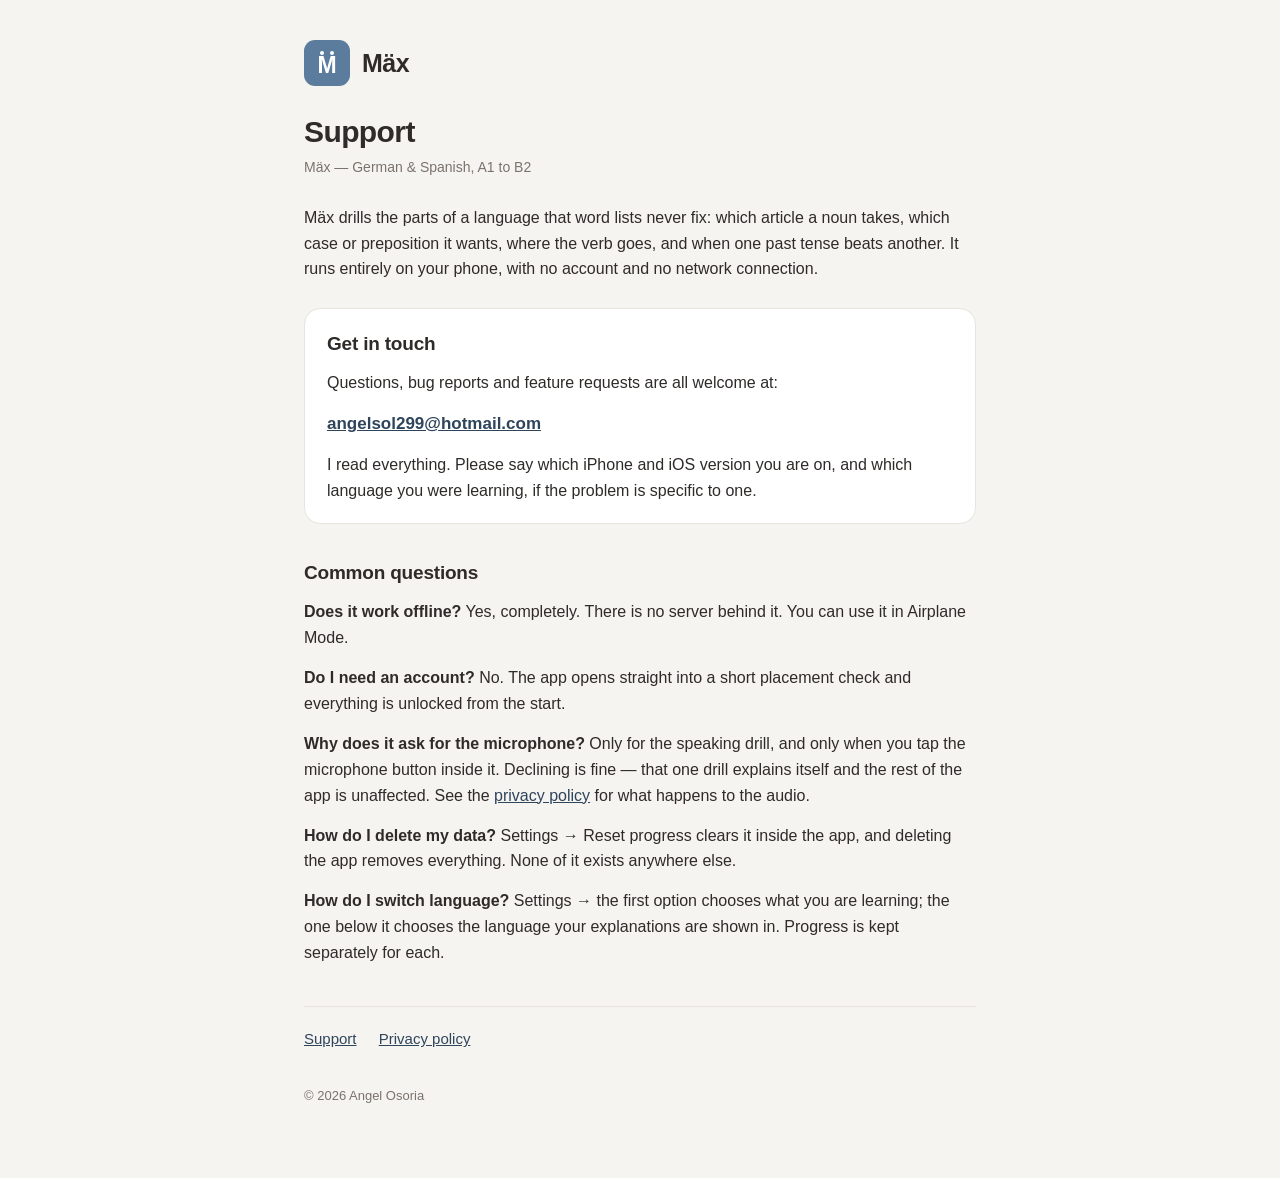
==== index.html @ d2ff85e1 "Add Mäx support and privacy pages for App Store Connect App Store Connect requires a Support URL and" ====
<!doctype html>
<html lang="en">
<head>
<meta charset="utf-8">
<meta name="viewport" content="width=device-width, initial-scale=1">
<title>Mäx — Support</title>
<meta name="description" content="Support and contact for Mäx, an offline German and Spanish grammar trainer for iPhone.">
<link rel="stylesheet" href="style.css">
</head>
<body>
<main>
<header><span class="tile"><i class="l"></i><i class="r"></i><b>M</b></span><span class="brand">Mäx</span></header>

<h1>Support</h1>
<p class="updated">Mäx — German &amp; Spanish, A1 to B2</p>

<p>Mäx drills the parts of a language that word lists never fix: which article a
noun takes, which case or preposition it wants, where the verb goes, and when
one past tense beats another. It runs entirely on your phone, with no account
and no network connection.</p>

<div class="card">
  <h2 style="margin-top:0">Get in touch</h2>
  <p>Questions, bug reports and feature requests are all welcome at:</p>
  <p class="mail"><a href="mailto:angelsol299@hotmail.com">angelsol299@hotmail.com</a></p>
  <p>I read everything. Please say which iPhone and iOS version you are on, and
  which language you were learning, if the problem is specific to one.</p>
</div>

<h2>Common questions</h2>

<p><strong>Does it work offline?</strong> Yes, completely. There is no server
behind it. You can use it in Airplane Mode.</p>

<p><strong>Do I need an account?</strong> No. The app opens straight into a
short placement check and everything is unlocked from the start.</p>

<p><strong>Why does it ask for the microphone?</strong> Only for the speaking
drill, and only when you tap the microphone button inside it. Declining is fine
— that one drill explains itself and the rest of the app is unaffected. See the
<a href="privacy.html">privacy policy</a> for what happens to the audio.</p>

<p><strong>How do I delete my data?</strong> Settings → Reset progress clears it
inside the app, and deleting the app removes everything. None of it exists
anywhere else.</p>

<p><strong>How do I switch language?</strong> Settings → the first option
chooses what you are learning; the one below it chooses the language your
explanations are shown in. Progress is kept separately for each.</p>

<nav>
  <a href="index.html">Support</a>
  <a href="privacy.html">Privacy policy</a>
</nav>
<footer>© 2026 Angel Osoria</footer>
</main>
</body>
</html>
---- style.css ----
/* No web fonts, no analytics, no third-party requests of any kind. A privacy
   policy that phoned out to a CDN to render itself would be a poor advert for
   an app whose whole claim is that it collects nothing. */
:root {
  --ink: #2E2B29;
  --ground: #F6F4F1;
  --surface: #FFFFFF;
  --slate: #5B7C9D;
  --slate-deep: #2F455B;
  --muted: #7A736C;
  --divider: #E7E3DD;
}
* { box-sizing: border-box; }
body {
  margin: 0;
  padding: 0 20px 72px;
  background: var(--ground);
  color: var(--ink);
  font: 16px/1.62 -apple-system, BlinkMacSystemFont, "Segoe UI", Roboto, Helvetica, Arial, sans-serif;
  -webkit-text-size-adjust: 100%;
}
main { max-width: 42rem; margin: 0 auto; }
header { display: flex; align-items: center; gap: 12px; padding: 40px 0 28px; }
.tile {
  width: 46px; height: 46px; flex: none;
  border-radius: 11px; background: var(--slate);
  display: grid; place-items: center; position: relative;
}
.tile b { color: #fff; font-size: 23px; font-weight: 800; line-height: 1; margin-top: 5px; }
.tile i { position: absolute; top: 11px; width: 4px; height: 4px; border-radius: 50%; background: #fff; }
.tile i.l { left: 16px; } .tile i.r { right: 16px; }
.brand { font-size: 25px; font-weight: 800; letter-spacing: -0.5px; }
h1 { font-size: 30px; line-height: 1.2; letter-spacing: -0.6px; margin: 0 0 6px; }
h2 { font-size: 19px; margin: 34px 0 10px; letter-spacing: -0.2px; }
.updated { color: var(--muted); font-size: 14px; margin: 0 0 26px; }
p, li { margin: 0 0 14px; }
ul { padding-left: 22px; }
a { color: var(--slate-deep); }
a:hover { text-decoration: none; }
.card {
  background: var(--surface); border: 1px solid var(--divider);
  border-radius: 16px; padding: 20px 22px; margin: 26px 0;
}
.card p:last-child, .card ul:last-child { margin-bottom: 0; }
.mail { font-weight: 700; font-size: 17px; }
nav { margin-top: 40px; padding-top: 20px; border-top: 1px solid var(--divider); font-size: 15px; }
nav a { margin-right: 18px; }
footer { margin-top: 34px; color: var(--muted); font-size: 13px; }
@media (prefers-color-scheme: dark) {
  :root { --ink: #F1EEEA; --ground: #1B1A19; --surface: #242322; --divider: #37342F; --muted: #9C948B; --slate-deep: #A9C0D8; }
}
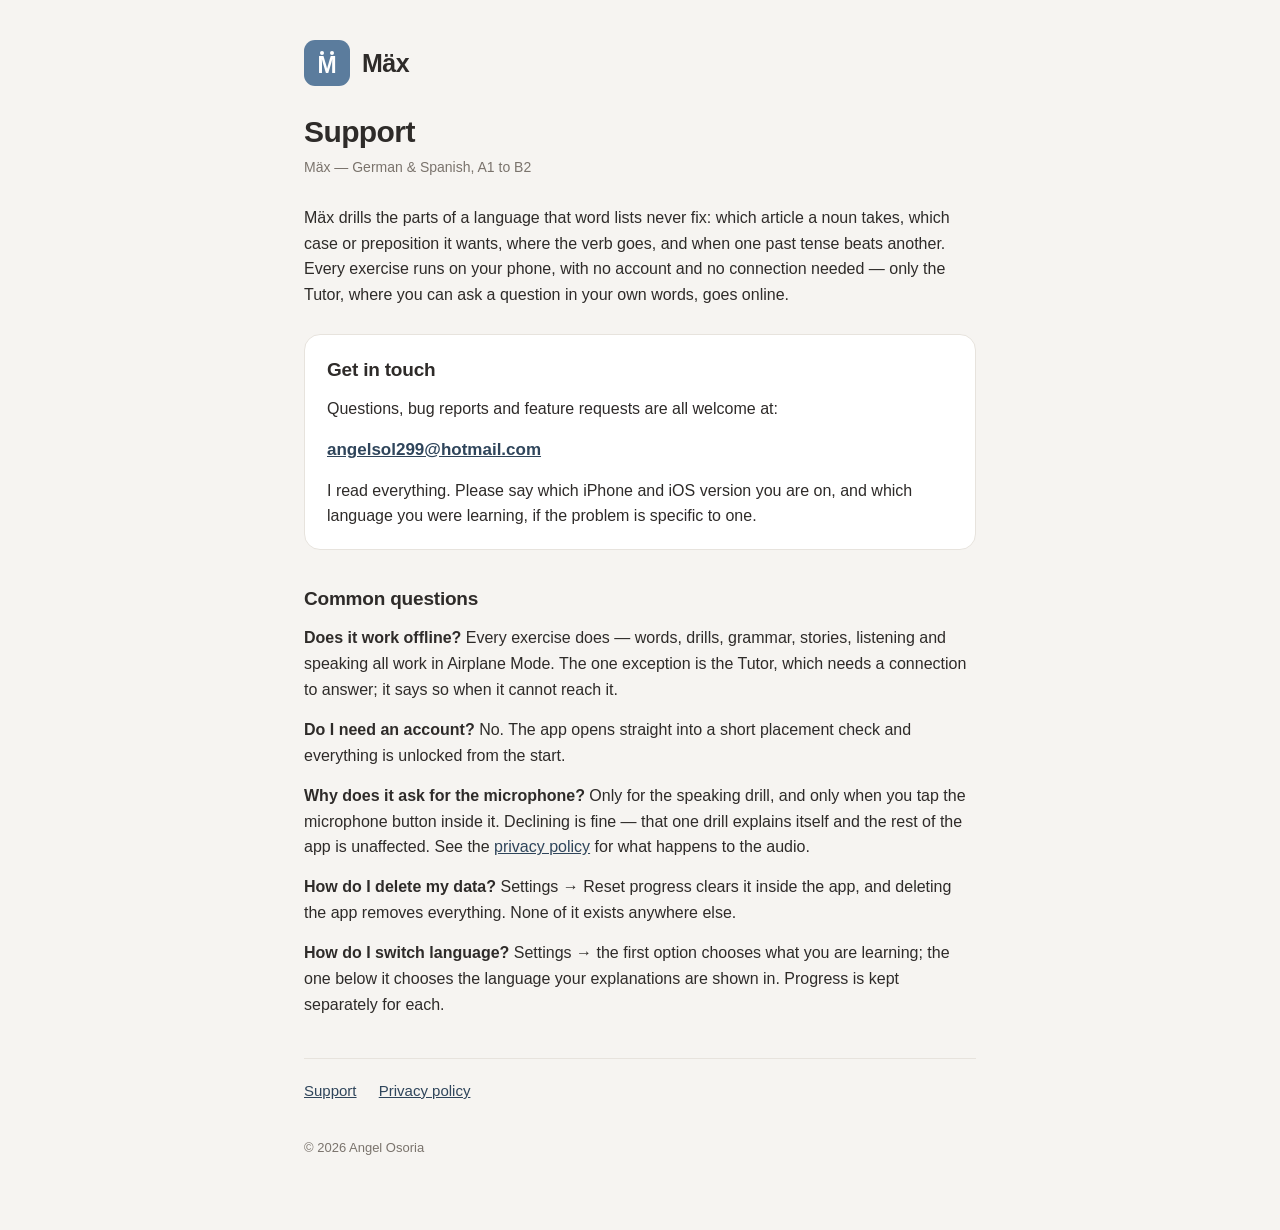
==== commit 9b10c3ce: "Disclose the Tutor's AI backend The app gained an AI tutor, so both pages asserted things that stopp" ====
--- a/index.html
+++ b/index.html
@@ -4,7 +4,7 @@
 <meta charset="utf-8">
 <meta name="viewport" content="width=device-width, initial-scale=1">
 <title>Mäx — Support</title>
-<meta name="description" content="Support and contact for Mäx, an offline German and Spanish grammar trainer for iPhone.">
+<meta name="description" content="Support and contact for Mäx, a German and Spanish grammar trainer for iPhone.">
 <link rel="stylesheet" href="style.css">
 </head>
 <body>
@@ -16,8 +16,9 @@
 
 <p>Mäx drills the parts of a language that word lists never fix: which article a
 noun takes, which case or preposition it wants, where the verb goes, and when
-one past tense beats another. It runs entirely on your phone, with no account
-and no network connection.</p>
+one past tense beats another. Every exercise runs on your phone, with no account
+and no connection needed — only the Tutor, where you can ask a question in your
+own words, goes online.</p>
 
 <div class="card">
   <h2 style="margin-top:0">Get in touch</h2>
@@ -29,8 +30,10 @@
 
 <h2>Common questions</h2>
 
-<p><strong>Does it work offline?</strong> Yes, completely. There is no server
-behind it. You can use it in Airplane Mode.</p>
+<p><strong>Does it work offline?</strong> Every exercise does — words, drills,
+grammar, stories, listening and speaking all work in Airplane Mode. The one
+exception is the Tutor, which needs a connection to answer; it says so when it
+cannot reach it.</p>
 
 <p><strong>Do I need an account?</strong> No. The app opens straight into a
 short placement check and everything is unlocked from the start.</p>
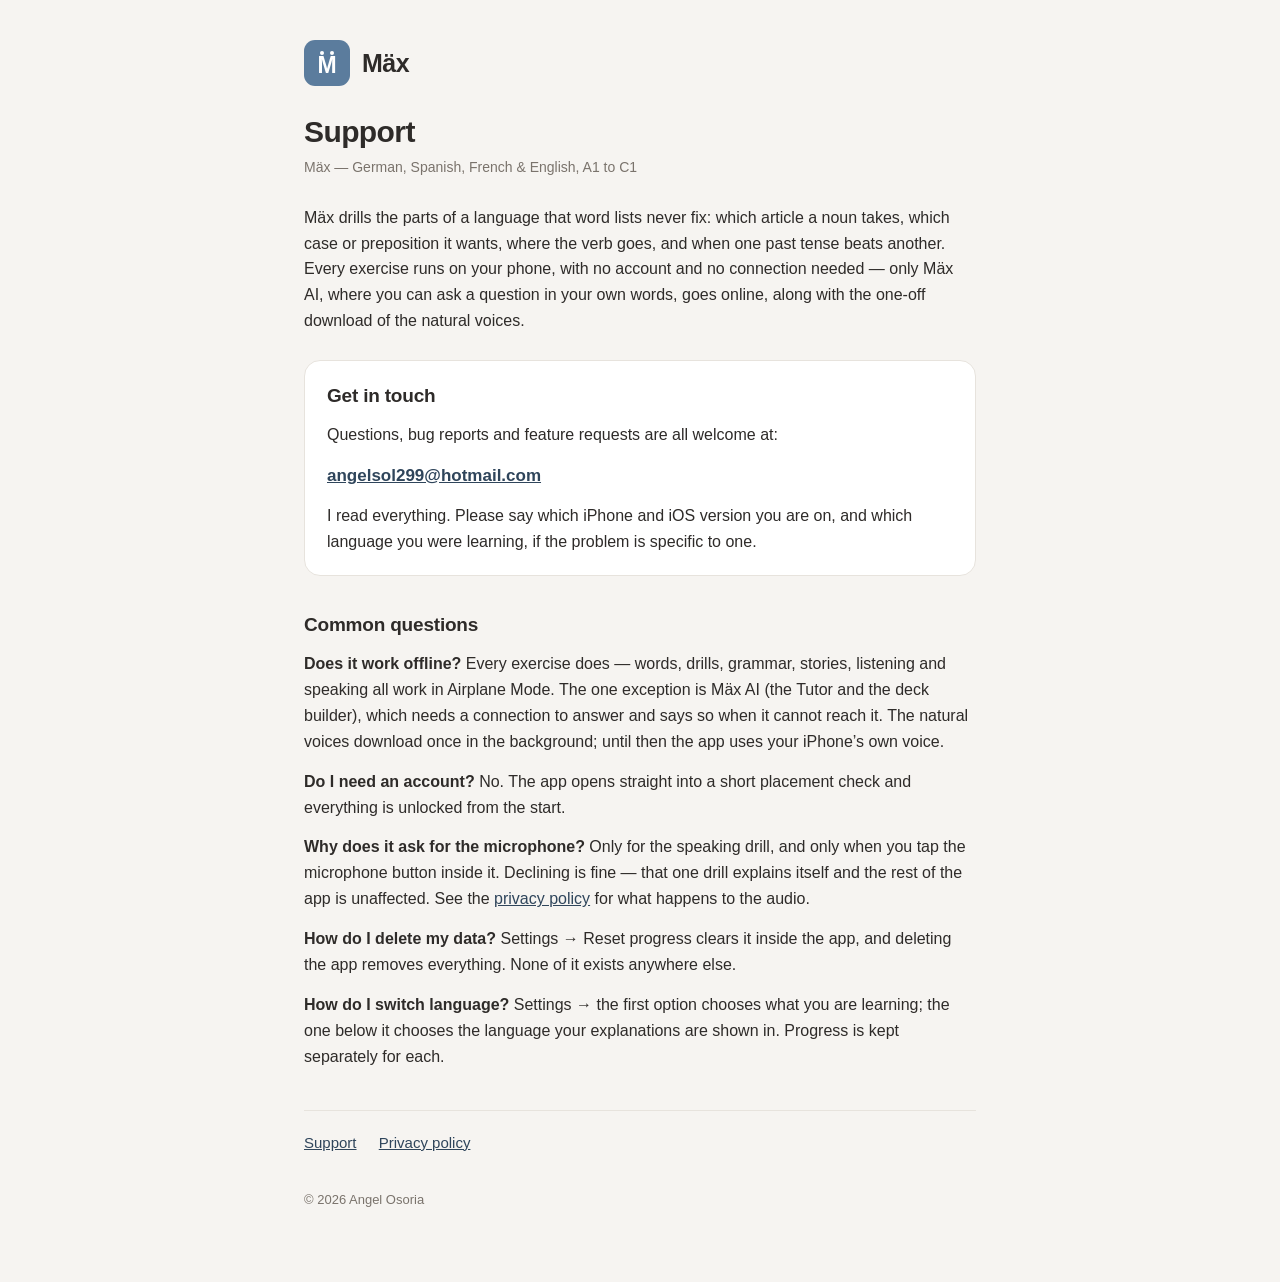
==== commit d6704168: "Disclose the deck builder, consent prompt and voice downloads The policy said the Tutor was the only" ====
--- a/index.html
+++ b/index.html
@@ -4,7 +4,7 @@
 <meta charset="utf-8">
 <meta name="viewport" content="width=device-width, initial-scale=1">
 <title>Mäx — Support</title>
-<meta name="description" content="Support and contact for Mäx, a German and Spanish grammar trainer for iPhone.">
+<meta name="description" content="Support and contact for Mäx, a German, Spanish, French and English grammar trainer for iPhone.">
 <link rel="stylesheet" href="style.css">
 </head>
 <body>
@@ -12,13 +12,13 @@
 <header><span class="tile"><i class="l"></i><i class="r"></i><b>M</b></span><span class="brand">Mäx</span></header>
 
 <h1>Support</h1>
-<p class="updated">Mäx — German &amp; Spanish, A1 to B2</p>
+<p class="updated">Mäx — German, Spanish, French &amp; English, A1 to C1</p>
 
 <p>Mäx drills the parts of a language that word lists never fix: which article a
 noun takes, which case or preposition it wants, where the verb goes, and when
 one past tense beats another. Every exercise runs on your phone, with no account
-and no connection needed — only the Tutor, where you can ask a question in your
-own words, goes online.</p>
+and no connection needed — only Mäx AI, where you can ask a question in your
+own words, goes online, along with the one-off download of the natural voices.</p>
 
 <div class="card">
   <h2 style="margin-top:0">Get in touch</h2>
@@ -32,8 +32,9 @@
 
 <p><strong>Does it work offline?</strong> Every exercise does — words, drills,
 grammar, stories, listening and speaking all work in Airplane Mode. The one
-exception is the Tutor, which needs a connection to answer; it says so when it
-cannot reach it.</p>
+exception is Mäx AI (the Tutor and the deck builder), which needs a connection
+to answer and says so when it cannot reach it. The natural voices download once
+in the background; until then the app uses your iPhone’s own voice.</p>
 
 <p><strong>Do I need an account?</strong> No. The app opens straight into a
 short placement check and everything is unlocked from the start.</p>
